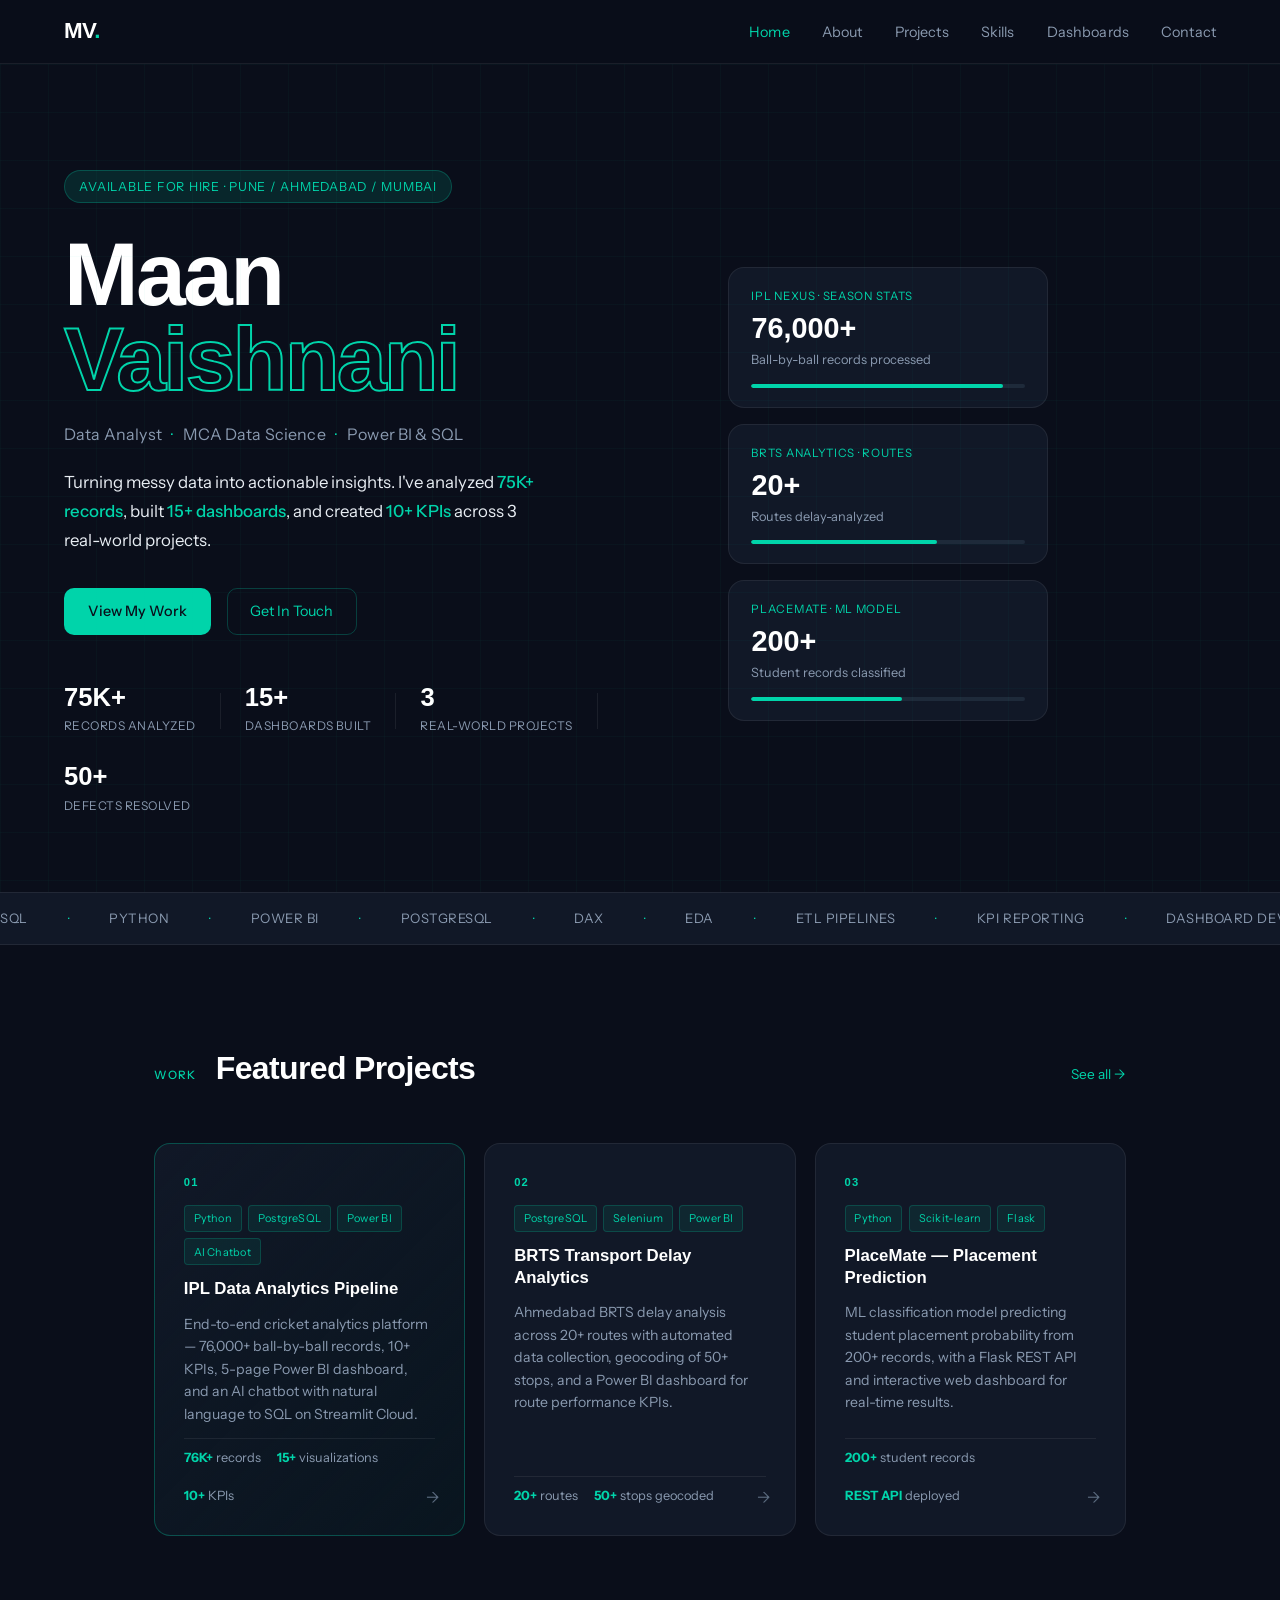
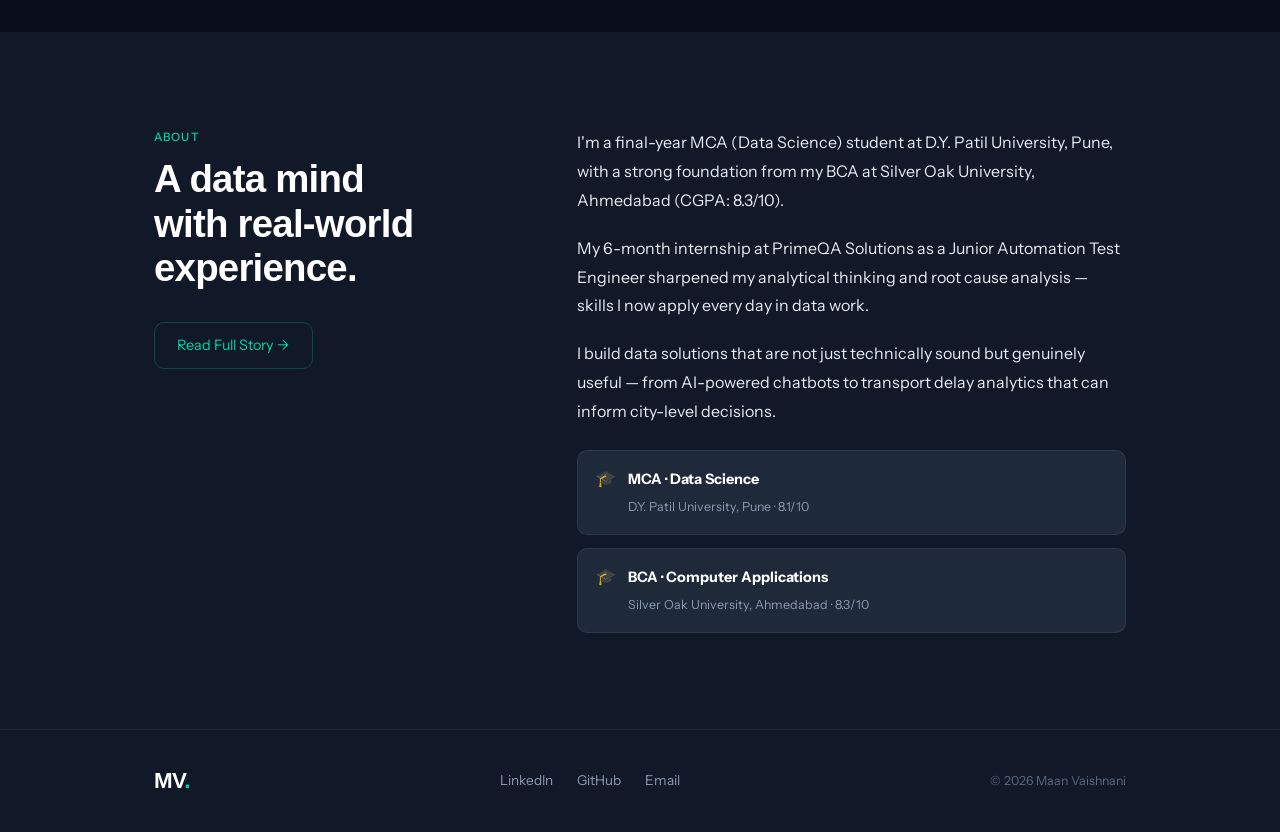
==== index.html @ fb7d132a "Initial commit" ====
<!DOCTYPE html>
<html lang="en">
<head>
<meta charset="UTF-8">
<meta name="viewport" content="width=device-width, initial-scale=1.0">
<title>Maan Vaishnani | Data Analyst</title>
<link rel="preconnect" href="https://fonts.googleapis.com">
<link href="https://fonts.googleapis.com/css2?family=Cabinet+Grotesk:wght@400;500;700;800&family=Instrument+Sans:ital,wght@0,400;0,500;1,400&display=swap" rel="stylesheet">
<link rel="stylesheet" href="style.css">
</head>
<body>

<!-- NAV -->
<nav class="nav">
  <a href="index.html" class="nav-logo">MV<span class="dot">.</span></a>
  <ul class="nav-links">
    <li><a href="index.html" class="active">Home</a></li>
    <li><a href="about.html">About</a></li>
    <li><a href="projects.html">Projects</a></li>
    <li><a href="skills.html">Skills</a></li>
    <li><a href="dashboards.html">Dashboards</a></li>
    <li><a href="contact.html">Contact</a></li>
  </ul>
  <button class="hamburger" onclick="toggleMenu()">&#9776;</button>
</nav>

<!-- HERO -->
<section class="hero">
  <div class="hero-bg-grid"></div>
  <div class="hero-content">
    <div class="hero-tag">Available for Hire · Pune / Ahmedabad / Mumbai</div>
    <h1 class="hero-name">Maan<br><span class="outline-text">Vaishnani</span></h1>
    <p class="hero-role">Data Analyst <span class="sep">·</span> MCA Data Science <span class="sep">·</span> Power BI & SQL</p>
    <p class="hero-desc">Turning messy data into actionable insights. I've analyzed <strong>75K+ records</strong>, built <strong>15+ dashboards</strong>, and created <strong>10+ KPIs</strong> across 3 real-world projects.</p>
    <div class="hero-cta">
      <a href="projects.html" class="btn-primary">View My Work</a>
      <a href="contact.html" class="btn-outline">Get In Touch</a>
    </div>
    <div class="hero-stats">
      <div class="stat"><span class="stat-num">75K+</span><span class="stat-label">Records Analyzed</span></div>
      <div class="stat-div"></div>
      <div class="stat"><span class="stat-num">15+</span><span class="stat-label">Dashboards Built</span></div>
      <div class="stat-div"></div>
      <div class="stat"><span class="stat-num">3</span><span class="stat-label">Real-World Projects</span></div>
      <div class="stat-div"></div>
      <div class="stat"><span class="stat-num">50+</span><span class="stat-label">Defects Resolved</span></div>
    </div>
  </div>
  <div class="hero-visual">
    <div class="data-card card-1">
      <div class="dc-label">IPL NEXUS · Season Stats</div>
      <div class="dc-value">76,000+</div>
      <div class="dc-sub">Ball-by-ball records processed</div>
      <div class="dc-bar"><div class="dc-fill" style="width:92%"></div></div>
    </div>
    <div class="data-card card-2">
      <div class="dc-label">BRTS Analytics · Routes</div>
      <div class="dc-value">20+</div>
      <div class="dc-sub">Routes delay-analyzed</div>
      <div class="dc-bar"><div class="dc-fill" style="width:68%"></div></div>
    </div>
    <div class="data-card card-3">
      <div class="dc-label">PlaceMate · ML Model</div>
      <div class="dc-value">200+</div>
      <div class="dc-sub">Student records classified</div>
      <div class="dc-bar"><div class="dc-fill" style="width:55%"></div></div>
    </div>
  </div>
</section>

<!-- TICKER -->
<div class="ticker-wrap">
  <div class="ticker">
    <span>SQL</span><span class="t-dot">·</span>
    <span>Python</span><span class="t-dot">·</span>
    <span>Power BI</span><span class="t-dot">·</span>
    <span>PostgreSQL</span><span class="t-dot">·</span>
    <span>DAX</span><span class="t-dot">·</span>
    <span>EDA</span><span class="t-dot">·</span>
    <span>ETL Pipelines</span><span class="t-dot">·</span>
    <span>KPI Reporting</span><span class="t-dot">·</span>
    <span>Dashboard Development</span><span class="t-dot">·</span>
    <span>Pandas</span><span class="t-dot">·</span>
    <span>NumPy</span><span class="t-dot">·</span>
    <span>Scikit-learn</span><span class="t-dot">·</span>
    <span>GitHub</span><span class="t-dot">·</span>
    <span>Streamlit</span><span class="t-dot">·</span>
    <span>SQL</span><span class="t-dot">·</span>
    <span>Python</span><span class="t-dot">·</span>
    <span>Power BI</span><span class="t-dot">·</span>
    <span>PostgreSQL</span><span class="t-dot">·</span>
    <span>DAX</span><span class="t-dot">·</span>
    <span>EDA</span><span class="t-dot">·</span>
    <span>ETL Pipelines</span><span class="t-dot">·</span>
    <span>KPI Reporting</span><span class="t-dot">·</span>
  </div>
</div>

<!-- FEATURED PROJECTS PREVIEW -->
<section class="section">
  <div class="container">
    <div class="section-header">
      <span class="section-tag">Work</span>
      <h2>Featured Projects</h2>
      <a href="projects.html" class="see-all">See all →</a>
    </div>
    <div class="projects-grid">
      <a href="projects.html#ipl" class="project-card featured">
        <div class="project-num">01</div>
        <div class="project-tag-list"><span class="ptag">Python</span><span class="ptag">PostgreSQL</span><span class="ptag">Power BI</span><span class="ptag">AI Chatbot</span></div>
        <h3>IPL Data Analytics Pipeline</h3>
        <p>End-to-end cricket analytics platform — 76,000+ ball-by-ball records, 10+ KPIs, 5-page Power BI dashboard, and an AI chatbot with natural language to SQL on Streamlit Cloud.</p>
        <div class="project-metrics">
          <span><strong>76K+</strong> records</span>
          <span><strong>15+</strong> visualizations</span>
          <span><strong>10+</strong> KPIs</span>
        </div>
        <span class="project-arrow">→</span>
      </a>
      <a href="projects.html#brts" class="project-card">
        <div class="project-num">02</div>
        <div class="project-tag-list"><span class="ptag">PostgreSQL</span><span class="ptag">Selenium</span><span class="ptag">Power BI</span></div>
        <h3>BRTS Transport Delay Analytics</h3>
        <p>Ahmedabad BRTS delay analysis across 20+ routes with automated data collection, geocoding of 50+ stops, and a Power BI dashboard for route performance KPIs.</p>
        <div class="project-metrics">
          <span><strong>20+</strong> routes</span>
          <span><strong>50+</strong> stops geocoded</span>
        </div>
        <span class="project-arrow">→</span>
      </a>
      <a href="projects.html#placemate" class="project-card">
        <div class="project-num">03</div>
        <div class="project-tag-list"><span class="ptag">Python</span><span class="ptag">Scikit-learn</span><span class="ptag">Flask</span></div>
        <h3>PlaceMate — Placement Prediction</h3>
        <p>ML classification model predicting student placement probability from 200+ records, with a Flask REST API and interactive web dashboard for real-time results.</p>
        <div class="project-metrics">
          <span><strong>200+</strong> student records</span>
          <span><strong>REST API</strong> deployed</span>
        </div>
        <span class="project-arrow">→</span>
      </a>
    </div>
  </div>
</section>

<!-- QUICK ABOUT -->
<section class="section section-alt">
  <div class="container about-split">
    <div class="about-left">
      <span class="section-tag">About</span>
      <h2>A data mind<br>with real-world<br>experience.</h2>
      <a href="about.html" class="btn-outline" style="margin-top:2rem">Read Full Story →</a>
    </div>
    <div class="about-right">
      <p>I'm a final-year MCA (Data Science) student at D.Y. Patil University, Pune, with a strong foundation from my BCA at Silver Oak University, Ahmedabad (CGPA: 8.3/10).</p>
      <p>My 6-month internship at PrimeQA Solutions as a Junior Automation Test Engineer sharpened my analytical thinking and root cause analysis — skills I now apply every day in data work.</p>
      <p>I build data solutions that are not just technically sound but genuinely useful — from AI-powered chatbots to transport delay analytics that can inform city-level decisions.</p>
      <div class="edu-chips">
        <div class="edu-chip"><span class="edu-icon">🎓</span><div><strong>MCA · Data Science</strong><br><small>D.Y. Patil University, Pune · 8.1/10</small></div></div>
        <div class="edu-chip"><span class="edu-icon">🎓</span><div><strong>BCA · Computer Applications</strong><br><small>Silver Oak University, Ahmedabad · 8.3/10</small></div></div>
      </div>
    </div>
  </div>
</section>

<!-- FOOTER -->
<footer class="footer">
  <div class="container footer-inner">
    <span class="nav-logo">MV<span class="dot">.</span></span>
    <div class="footer-links">
      <a href="https://linkedin.com/in/maan-vaishnani" target="_blank">LinkedIn</a>
      <a href="https://github.com/1079maan" target="_blank">GitHub</a>
      <a href="mailto:maanvaishnani2004@gmail.com">Email</a>
    </div>
    <span class="footer-copy">© 2026 Maan Vaishnani</span>
  </div>
</footer>
---- style.css ----
/* ============================================================
   MAAN VAISHNANI — PORTFOLIO CSS
   Design: Editorial Data Analyst Theme
   Colors: Deep navy + slate + bright teal accent
   Fonts: Syne (display) + DM Sans (body)
   ============================================================ */

*, *::before, *::after { box-sizing: border-box; margin: 0; padding: 0; }

:root {
  --navy: #0a0e1a;
  --navy-mid: #111827;
  --navy-light: #1e2a3a;
  --slate: #2d3a4e;
  --teal: #00d4aa;
  --teal-dim: #00b899;
  --teal-glow: rgba(0, 212, 170, 0.12);
  --white: #ffffff;
  --off-white: #f0f4f8;
  --text-main: #e8edf3;
  --text-muted: #8a9ab0;
  --text-dim: #5a6a7e;
  --border: rgba(255,255,255,0.07);
  --border-teal: rgba(0,212,170,0.25);
  --radius: 10px;
  --radius-lg: 16px;
  --font-display: 'Cabinet Grotesk', sans-serif;
  --font-body: 'Instrument Sans', sans-serif;
}

html {
  scroll-behavior: smooth;
  overflow-x: hidden;
}

body {
  background: var(--navy);
  color: var(--text-main);
  font-family: var(--font-body);
  font-size: 16px;
  line-height: 1.7;
  -webkit-font-smoothing: antialiased;
  overflow-x: hidden;
  width: 100%;
}

a { text-decoration: none; color: inherit; }

/* ============================================================ NAV */
.nav {
  position: sticky;
  top: 0;
  z-index: 100;
  display: flex;
  align-items: center;
  justify-content: space-between;
  padding: 0 5%;
  height: 64px;
  background: rgba(10, 14, 26, 0.95);
  backdrop-filter: blur(12px);
  border-bottom: 1px solid var(--border);
}

.nav-logo {
  font-family: var(--font-display);
  font-size: 1.4rem;
  font-weight: 800;
  letter-spacing: -0.03em;
  color: var(--white);
}

.dot { color: var(--teal); }

.nav-links {
  display: flex;
  list-style: none;
  gap: 2rem;
}

.nav-links a {
  font-family: var(--font-body);
  font-size: 0.9rem;
  font-weight: 400;
  color: var(--text-muted);
  letter-spacing: 0.01em;
  transition: color 0.2s;
}

.nav-links a:hover,
.nav-links a.active {
  color: var(--teal);
}

.hamburger {
  display: none;
  background: none;
  border: none;
  color: var(--text-main);
  font-size: 1.4rem;
  cursor: pointer;
}

/* ============================================================ BUTTONS */
.btn-primary {
  display: inline-block;
  background: var(--teal);
  color: var(--navy);
  font-family: var(--font-body);
  font-size: 0.9rem;
  font-weight: 500;
  padding: 0.7rem 1.5rem;
  border-radius: var(--radius);
  border: none;
  cursor: pointer;
  transition: background 0.2s, transform 0.15s;
}

.btn-primary:hover { background: var(--teal-dim); transform: translateY(-1px); }

.btn-outline {
  display: inline-block;
  background: transparent;
  color: var(--teal);
  font-family: var(--font-body);
  font-size: 0.9rem;
  font-weight: 400;
  padding: 0.65rem 1.4rem;
  border-radius: var(--radius);
  border: 1px solid var(--border-teal);
  cursor: pointer;
  transition: background 0.2s, transform 0.15s;
}

.btn-outline:hover { background: var(--teal-glow); transform: translateY(-1px); }

/* ============================================================ HERO */
.hero {
  position: relative;
  min-height: 92vh;
  display: flex;
  align-items: center;
  gap: 4rem;
  padding: 6rem 5% 4rem;
  overflow: hidden;
}

.hero-bg-grid {
  position: absolute;
  inset: 0;
  background-image:
    linear-gradient(rgba(0,212,170,0.03) 1px, transparent 1px),
    linear-gradient(90deg, rgba(0,212,170,0.03) 1px, transparent 1px);
  background-size: 48px 48px;
  pointer-events: none;
}

.hero-content { flex: 1.2; max-width: 600px; }

.hero-tag {
  display: inline-block;
  font-size: 0.78rem;
  font-weight: 400;
  letter-spacing: 0.06em;
  text-transform: uppercase;
  color: var(--teal);
  background: var(--teal-glow);
  border: 1px solid var(--border-teal);
  padding: 0.3rem 0.9rem;
  border-radius: 100px;
  margin-bottom: 1.8rem;
}

.hero-name {
  font-family: var(--font-display);
  font-size: clamp(3.5rem, 7vw, 6rem);
  font-weight: 800;
  line-height: 0.95;
  letter-spacing: -0.03em;
  color: var(--white);
  margin-bottom: 1.2rem;
}

.outline-text {
  -webkit-text-stroke: 2px var(--teal);
  color: transparent;
}

.hero-role {
  font-size: 1rem;
  color: var(--text-muted);
  margin-bottom: 1.2rem;
  letter-spacing: 0.01em;
}

.sep { color: var(--teal); margin: 0 0.4rem; }

.hero-desc {
  font-size: 1.05rem;
  color: var(--text-main);
  max-width: 480px;
  margin-bottom: 2rem;
  line-height: 1.75;
}

.hero-desc strong { color: var(--teal); font-weight: 500; }

.hero-cta { display: flex; gap: 1rem; flex-wrap: wrap; margin-bottom: 3rem; }

.hero-stats {
  display: flex;
  align-items: center;
  gap: 1.5rem;
  flex-wrap: wrap;
}

.stat { text-align: left; }
.stat-num {
  display: block;
  font-family: var(--font-display);
  font-size: 1.6rem;
  font-weight: 700;
  color: var(--white);
  line-height: 1.1;
}
.stat-label {
  font-size: 0.75rem;
  color: var(--text-muted);
  text-transform: uppercase;
  letter-spacing: 0.04em;
}
.stat-div { width: 1px; height: 36px; background: var(--border); }

/* HERO VISUAL */
.hero-visual {
  flex: 1;
  display: flex;
  flex-direction: column;
  gap: 1rem;
  max-width: 320px;
}

.data-card {
  background: var(--navy-mid);
  border: 1px solid var(--border);
  border-radius: var(--radius-lg);
  padding: 1.2rem 1.4rem;
  transition: border-color 0.3s, transform 0.3s;
  animation: floatCard 4s ease-in-out infinite;
}

.data-card:hover { border-color: var(--border-teal); transform: translateX(4px); }
.card-1 { animation-delay: 0s; }
.card-2 { animation-delay: 1.3s; }
.card-3 { animation-delay: 2.6s; }

@keyframes floatCard {
  0%, 100% { transform: translateY(0); }
  50% { transform: translateY(-6px); }
}

.dc-label { font-size: 0.72rem; text-transform: uppercase; letter-spacing: 0.06em; color: var(--teal); margin-bottom: 0.4rem; }
.dc-value { font-family: var(--font-display); font-size: 1.8rem; font-weight: 700; color: var(--white); line-height: 1.1; }
.dc-sub { font-size: 0.8rem; color: var(--text-muted); margin: 0.25rem 0 0.8rem; }
.dc-bar { height: 4px; background: var(--navy-light); border-radius: 2px; overflow: hidden; }
.dc-fill { height: 100%; background: var(--teal); border-radius: 2px; transition: width 1.5s ease; }

/* ============================================================ TICKER */
.ticker-wrap {
  overflow: hidden;
  border-top: 1px solid var(--border);
  border-bottom: 1px solid var(--border);
  padding: 0.9rem 0;
  background: var(--navy-mid);
}

.ticker {
  display: flex;
  gap: 2.5rem;
  animation: ticker 30s linear infinite;
  white-space: nowrap;
  width: max-content;
}

.ticker span {
  font-size: 0.82rem;
  font-weight: 400;
  letter-spacing: 0.04em;
  color: var(--text-muted);
  text-transform: uppercase;
}

.t-dot { color: var(--teal) !important; }

@keyframes ticker {
  0% { transform: translateX(0); }
  100% { transform: translateX(-50%); }
}

/* ============================================================ SECTIONS */
.section { padding: 6rem 0; }
.section-alt { background: var(--navy-mid); }

.container { max-width: 1100px; margin: 0 auto; padding: 0 5%; }

.section-header {
  display: flex;
  align-items: baseline;
  gap: 1.2rem;
  margin-bottom: 3rem;
  flex-wrap: wrap;
}

.section-header h2 {
  font-family: var(--font-display);
  font-size: 2rem;
  font-weight: 700;
  color: var(--white);
  letter-spacing: -0.02em;
}

.section-tag {
  font-size: 0.72rem;
  font-weight: 500;
  letter-spacing: 0.1em;
  text-transform: uppercase;
  color: var(--teal);
  display: block;
  margin-bottom: 0.6rem;
}

.see-all {
  margin-left: auto;
  font-size: 0.85rem;
  color: var(--teal);
  transition: opacity 0.2s;
}
.see-all:hover { opacity: 0.7; }

/* ============================================================ PROJECTS GRID */
.projects-grid {
  display: grid;
  grid-template-columns: repeat(3, 1fr);
  gap: 1.2rem;
}

.project-card {
  background: var(--navy-mid);
  border: 1px solid var(--border);
  border-radius: var(--radius-lg);
  padding: 1.8rem;
  transition: border-color 0.25s, transform 0.25s;
  display: flex;
  flex-direction: column;
  gap: 0.8rem;
  cursor: pointer;
  position: relative;
}

.project-card:hover { border-color: var(--border-teal); transform: translateY(-4px); }
.project-card.featured { border-color: rgba(0,212,170,0.3); background: linear-gradient(135deg, var(--navy-mid), rgba(0,212,170,0.04)); }

.project-num {
  font-family: var(--font-display);
  font-size: 0.7rem;
  font-weight: 700;
  letter-spacing: 0.1em;
  color: var(--teal);
}

.project-tag-list { display: flex; flex-wrap: wrap; gap: 0.4rem; }
.ptag {
  font-size: 0.68rem;
  background: rgba(0,212,170,0.08);
  color: var(--teal);
  border: 1px solid rgba(0,212,170,0.2);
  padding: 0.2rem 0.55rem;
  border-radius: 4px;
  letter-spacing: 0.02em;
}

.project-card h3 {
  font-family: var(--font-display);
  font-size: 1.05rem;
  font-weight: 600;
  color: var(--white);
  line-height: 1.3;
}

.project-card p {
  font-size: 0.88rem;
  color: var(--text-muted);
  line-height: 1.6;
  flex: 1;
}

.project-metrics {
  display: flex;
  gap: 1rem;
  flex-wrap: wrap;
  padding-top: 0.5rem;
  border-top: 1px solid var(--border);
}

.project-metrics span { font-size: 0.8rem; color: var(--text-muted); }
.project-metrics strong { color: var(--teal); }

.project-arrow {
  position: absolute;
  bottom: 1.5rem;
  right: 1.5rem;
  color: var(--text-dim);
  font-size: 1rem;
  transition: color 0.2s, transform 0.2s;
}

.project-card:hover .project-arrow { color: var(--teal); transform: translateX(3px); }

/* ============================================================ ABOUT SPLIT */
.about-split {
  display: grid;
  grid-template-columns: 1fr 1.6fr;
  gap: 5rem;
  align-items: start;
}

.about-left h2 {
  font-family: var(--font-display);
  font-size: clamp(1.8rem, 3vw, 2.8rem);
  font-weight: 700;
  color: var(--white);
  line-height: 1.15;
  letter-spacing: -0.02em;
}

.about-right p {
  font-size: 1rem;
  color: var(--text-main);
  line-height: 1.8;
  margin-bottom: 1.2rem;
}

.edu-chips { display: flex; flex-direction: column; gap: 0.8rem; margin-top: 1.5rem; }
.edu-chip {
  display: flex;
  align-items: flex-start;
  gap: 0.8rem;
  background: var(--navy-light);
  border: 1px solid var(--border);
  border-radius: var(--radius);
  padding: 0.9rem 1.1rem;
}
.edu-icon { font-size: 1rem; }
.edu-chip strong { font-size: 0.9rem; color: var(--white); }
.edu-chip small { font-size: 0.78rem; color: var(--text-muted); }

/* ============================================================ PAGE HERO */
.page-hero {
  padding: 5rem 5% 3rem;
  border-bottom: 1px solid var(--border);
}

.page-hero h1 {
  font-family: var(--font-display);
  font-size: clamp(2.5rem, 5vw, 4.5rem);
  font-weight: 800;
  color: var(--white);
  letter-spacing: -0.03em;
  line-height: 1.05;
  margin-top: 0.5rem;
}

/* ============================================================ ABOUT PAGE */
.about-page-grid {
  display: grid;
  grid-template-columns: 1.5fr 1fr;
  gap: 4rem;
  align-items: start;
}

.about-bio h2 {
  font-family: var(--font-display);
  font-size: 1.8rem;
  font-weight: 700;
  color: var(--white);
  margin-bottom: 1.2rem;
  letter-spacing: -0.02em;
}

.about-bio p {
  color: var(--text-main);
  line-height: 1.8;
  margin-bottom: 1.1rem;
  font-size: 1rem;
}

.profile-links { display: flex; gap: 0.8rem; flex-wrap: wrap; margin-top: 1.8rem; }

.sidebar-card {
  background: var(--navy-light);
  border: 1px solid var(--border);
  border-radius: var(--radius-lg);
  padding: 1.4rem;
  margin-bottom: 1.2rem;
}

.sidebar-card h3 {
  font-family: var(--font-display);
  font-size: 0.9rem;
  font-weight: 600;
  color: var(--white);
  letter-spacing: 0.02em;
  margin-bottom: 1rem;
  text-transform: uppercase;
  font-size: 0.72rem;
  letter-spacing: 0.1em;
  color: var(--teal);
}

.facts-list { list-style: none; }
.facts-list li {
  display: flex;
  justify-content: space-between;
  align-items: flex-start;
  padding: 0.55rem 0;
  border-bottom: 1px solid var(--border);
  gap: 1rem;
  font-size: 0.85rem;
}
.facts-list li:last-child { border-bottom: none; }
.fact-label { color: var(--text-dim); min-width: 70px; }
.fact-val { color: var(--text-main); text-align: right; }
.available { color: var(--teal) !important; }

.number-grid {
  display: grid;
  grid-template-columns: 1fr 1fr;
  gap: 1rem;
}

.num-item { text-align: center; }
.num-big {
  display: block;
  font-family: var(--font-display);
  font-size: 1.6rem;
  font-weight: 700;
  color: var(--teal);
}
.num-label { font-size: 0.72rem; color: var(--text-muted); text-transform: uppercase; letter-spacing: 0.04em; }

/* ============================================================ TIMELINE */
.timeline { position: relative; padding-left: 2rem; margin-top: 2rem; }
.timeline::before {
  content: '';
  position: absolute;
  left: 0;
  top: 8px;
  bottom: 0;
  width: 1px;
  background: var(--border);
}

.tl-item {
  position: relative;
  padding-bottom: 3rem;
  padding-left: 1.5rem;
}
.tl-item:last-child { padding-bottom: 0; }

.tl-dot {
  position: absolute;
  left: -2.5rem;
  top: 6px;
  width: 10px;
  height: 10px;
  border-radius: 50%;
  background: var(--teal);
  border: 2px solid var(--navy);
  box-shadow: 0 0 0 3px var(--teal-glow);
}

.tl-date {
  font-size: 0.75rem;
  text-transform: uppercase;
  letter-spacing: 0.08em;
  color: var(--teal);
  margin-bottom: 0.5rem;
}

.tl-content h3 {
  font-family: var(--font-display);
  font-size: 1.15rem;
  font-weight: 600;
  color: var(--white);
  margin-bottom: 0.25rem;
}

.tl-place { font-size: 0.85rem; color: var(--text-muted); margin-bottom: 0.8rem; }

.tl-bullets { padding-left: 1.2rem; color: var(--text-main); font-size: 0.9rem; }
.tl-bullets li { margin-bottom: 0.3rem; line-height: 1.6; }

/* ============================================================ PROJECTS DETAIL */
.project-detail { padding: 3.5rem 0; }
.project-divider { height: 1px; background: var(--border); }

.pd-header {
  display: flex;
  align-items: flex-start;
  gap: 1.5rem;
  margin-bottom: 2rem;
  flex-wrap: wrap;
}

.pd-num {
  font-family: var(--font-display);
  font-size: 3.5rem;
  font-weight: 800;
  color: var(--navy-light);
  line-height: 1;
  min-width: 80px;
  -webkit-text-stroke: 1px var(--border);
}

.pd-meta { flex: 1; }
.pd-meta h2 {
  font-family: var(--font-display);
  font-size: 1.6rem;
  font-weight: 700;
  color: var(--white);
  letter-spacing: -0.02em;
  margin-bottom: 0.8rem;
}

.pd-link { align-self: flex-start; white-space: nowrap; }

.pd-body {
  display: grid;
  grid-template-columns: 1.6fr 1fr;
  gap: 3rem;
  padding-left: 5.5rem;
}

.pd-desc p { font-size: 1rem; color: var(--text-main); line-height: 1.8; margin-bottom: 1.2rem; }
.pd-desc h4 {
  font-family: var(--font-display);
  font-size: 0.75rem;
  font-weight: 600;
  text-transform: uppercase;
  letter-spacing: 0.1em;
  color: var(--teal);
  margin-bottom: 0.8rem;
}
.pd-desc ul { padding-left: 1.2rem; }
.pd-desc li { font-size: 0.92rem; color: var(--text-main); line-height: 1.7; margin-bottom: 0.5rem; }
.pd-desc strong { color: var(--white); font-weight: 500; }

.pd-stats {
  display: grid;
  grid-template-columns: 1fr 1fr;
  gap: 1rem;
  align-content: start;
}

.pd-stat {
  background: var(--navy-light);
  border: 1px solid var(--border);
  border-radius: var(--radius);
  padding: 1rem;
  text-align: center;
}

.pds-num {
  display: block;
  font-family: var(--font-display);
  font-size: 1.5rem;
  font-weight: 700;
  color: var(--teal);
  line-height: 1.2;
}

.pds-label { font-size: 0.72rem; color: var(--text-muted); text-transform: uppercase; letter-spacing: 0.04em; }

/* ============================================================ SKILLS PAGE */
.skills-grid {
  display: grid;
  grid-template-columns: repeat(3, 1fr);
  gap: 1.2rem;
  margin-bottom: 4rem;
}

.skill-category {
  background: var(--navy-mid);
  border: 1px solid var(--border);
  border-radius: var(--radius-lg);
  padding: 1.5rem;
  transition: border-color 0.25s;
}
.skill-category:hover { border-color: var(--border-teal); }

.sc-header {
  display: flex;
  align-items: center;
  gap: 0.6rem;
  margin-bottom: 1.2rem;
  padding-bottom: 0.8rem;
  border-bottom: 1px solid var(--border);
}

.sc-icon { color: var(--teal); font-size: 1rem; }

.sc-header h3 {
  font-family: var(--font-display);
  font-size: 0.88rem;
  font-weight: 700;
  color: var(--white);
  text-transform: uppercase;
  letter-spacing: 0.06em;
}

.skill-items { display: flex; flex-wrap: wrap; gap: 0.5rem; }

.skill-pill {
  font-size: 0.8rem;
  background: var(--navy-light);
  color: var(--text-main);
  border: 1px solid var(--border);
  padding: 0.35rem 0.8rem;
  border-radius: 100px;
  transition: border-color 0.2s, color 0.2s, background 0.2s;
  cursor: default;
}

.skill-pill:hover {
  border-color: var(--border-teal);
  color: var(--teal);
  background: var(--teal-glow);
}

.skill-pill.highlight {
  background: var(--teal-glow);
  color: var(--teal);
  border-color: var(--border-teal);
}

.all-skills-section { border-top: 1px solid var(--border); padding-top: 3rem; }
.all-skills-section h3 {
  font-family: var(--font-display);
  font-size: 1rem;
  color: var(--white);
  margin-bottom: 1.2rem;
  text-transform: uppercase;
  letter-spacing: 0.08em;
  font-size: 0.72rem;
  color: var(--teal);
}

.skills-cloud { display: flex; flex-wrap: wrap; gap: 0.6rem; }
.sc-tag {
  font-size: 0.82rem;
  background: var(--navy-mid);
  color: var(--text-muted);
  border: 1px solid var(--border);
  padding: 0.35rem 0.9rem;
  border-radius: 100px;
  transition: border-color 0.2s, color 0.2s;
}
.sc-tag:hover { border-color: var(--border-teal); color: var(--teal); }
.sc-tag.primary {
  background: var(--teal-glow);
  color: var(--teal);
  border-color: var(--border-teal);
}

/* ============================================================ CONTACT */
.contact-layout {
  display: grid;
  grid-template-columns: 1fr 1fr;
  gap: 5rem;
  align-items: start;
}

.contact-intro {
  font-size: 1.05rem;
  color: var(--text-main);
  line-height: 1.8;
  margin-bottom: 2rem;
}

.contact-cards { display: flex; flex-direction: column; gap: 0.8rem; margin-bottom: 2rem; }

.contact-card {
  display: flex;
  align-items: center;
  gap: 1rem;
  background: var(--navy-mid);
  border: 1px solid var(--border);
  border-radius: var(--radius);
  padding: 1rem 1.2rem;
  transition: border-color 0.2s, transform 0.2s;
}
.contact-card:hover { border-color: var(--border-teal); transform: translateX(4px); }

.cc-icon {
  width: 38px;
  height: 38px;
  border-radius: 8px;
  background: var(--teal-glow);
  border: 1px solid var(--border-teal);
  display: flex;
  align-items: center;
  justify-content: center;
  font-size: 1rem;
  color: var(--teal);
  flex-shrink: 0;
  font-weight: 700;
  font-size: 0.85rem;
}

.cc-label { font-size: 0.72rem; text-transform: uppercase; letter-spacing: 0.06em; color: var(--text-muted); margin-bottom: 0.1rem; }
.cc-val { font-size: 0.88rem; color: var(--text-main); }

.location-tag {
  font-size: 0.85rem;
  color: var(--text-muted);
  background: var(--navy-light);
  border: 1px solid var(--border);
  padding: 0.6rem 1rem;
  border-radius: 100px;
  display: inline-block;
}

.contact-form-wrap {
  background: var(--navy-mid);
  border: 1px solid var(--border);
  border-radius: var(--radius-lg);
  padding: 2rem;
}

.contact-form-wrap h3 {
  font-family: var(--font-display);
  font-size: 1.2rem;
  font-weight: 600;
  color: var(--white);
  margin-bottom: 0.5rem;
}

.form-group { margin-bottom: 1.1rem; }
.form-group label { display: block; font-size: 0.8rem; color: var(--text-muted); margin-bottom: 0.4rem; text-transform: uppercase; letter-spacing: 0.05em; }
.form-group input,
.form-group textarea {
  width: 100%;
  background: var(--navy-light);
  border: 1px solid var(--border);
  border-radius: var(--radius);
  color: var(--text-main);
  font-family: var(--font-body);
  font-size: 0.9rem;
  padding: 0.7rem 1rem;
  outline: none;
  transition: border-color 0.2s;
  resize: vertical;
}
.form-group input:focus,
.form-group textarea:focus { border-color: var(--border-teal); }

/* ============================================================ FOOTER */
.footer {
  background: var(--navy-mid);
  border-top: 1px solid var(--border);
  padding: 2rem 0;
}

.footer-inner {
  display: flex;
  align-items: center;
  justify-content: space-between;
  flex-wrap: wrap;
  gap: 1rem;
}

.footer-links { display: flex; gap: 1.5rem; }
.footer-links a { font-size: 0.85rem; color: var(--text-muted); transition: color 0.2s; }
.footer-links a:hover { color: var(--teal); }

.footer-copy { font-size: 0.78rem; color: var(--text-dim); }

/* ============================================================ MOBILE MENU */
.mobile-menu {
  display: none;
  flex-direction: column;
  background: var(--navy-mid);
  border-bottom: 1px solid var(--border);
  padding: 1rem 5%;
}
.mobile-menu.open { display: flex; }
.mobile-menu a {
  padding: 0.8rem 0;
  font-size: 1rem;
  color: var(--text-muted);
  border-bottom: 1px solid var(--border);
}
.mobile-menu a:last-child { border-bottom: none; }
.mobile-menu a:hover { color: var(--teal); }

/* ============================================================
   RESPONSIVE — TABLET (max 1024px)
   ============================================================ */
@media (max-width: 1024px) {
  .hero { gap: 2.5rem; padding: 4rem 5% 3rem; }
  .hero-visual { max-width: 280px; }
  .projects-grid { grid-template-columns: repeat(2, 1fr); }
  .about-split { grid-template-columns: 1fr 1.2fr; gap: 3rem; }
  .pd-body { grid-template-columns: 1fr; padding-left: 4rem; }
  .pd-stats { grid-template-columns: repeat(4, 1fr); }
  .skills-grid { grid-template-columns: repeat(2, 1fr); }
  .db-grid { grid-template-columns: repeat(2, 1fr); }
  .contact-layout { gap: 3rem; }
  .about-page-grid { grid-template-columns: 1.2fr 1fr; gap: 3rem; }
  .nav-links { gap: 1.2rem; }
  .nav-links a { font-size: 0.82rem; }
}

/* ============================================================
   RESPONSIVE — SMALL TABLET / LARGE MOBILE (max 900px)
   ============================================================ */
@media (max-width: 900px) {
  /* NAV */
  .nav-links { display: none; }
  .hamburger { display: block; }

  /* HERO */
  .hero {
    flex-direction: column;
    min-height: auto;
    padding: 3rem 5% 3rem;
    gap: 2.5rem;
    align-items: flex-start;
  }
  .hero-content { max-width: 100%; }
  .hero-visual {
    width: 100%;
    max-width: 100%;
    flex-direction: row;
    overflow-x: auto;
    gap: 1rem;
    padding-bottom: 0.5rem;
  }
  .data-card { min-width: 220px; flex-shrink: 0; }
  .hero-stats { gap: 1rem; }
  .stat-div { display: none; }

  /* SECTIONS */
  .section { padding: 4rem 0; }

  /* PROJECTS */
  .projects-grid { grid-template-columns: 1fr; gap: 1rem; }
  .project-card { padding: 1.4rem; }

  /* ABOUT HOME */
  .about-split { grid-template-columns: 1fr; gap: 2rem; }

  /* ABOUT PAGE */
  .about-page-grid { grid-template-columns: 1fr; gap: 2rem; }

  /* PROJECTS DETAIL */
  .pd-header { flex-wrap: wrap; gap: 1rem; }
  .pd-num { font-size: 2.5rem; min-width: auto; }
  .pd-body { grid-template-columns: 1fr; padding-left: 0; gap: 2rem; }
  .pd-stats { grid-template-columns: repeat(2, 1fr); }
  .pd-link { width: 100%; text-align: center; }

  /* SKILLS */
  .skills-grid { grid-template-columns: repeat(2, 1fr); gap: 1rem; }

  /* DASHBOARDS */
  .db-grid { grid-template-columns: 1fr; gap: 1.5rem; }

  /* CONTACT */
  .contact-layout { grid-template-columns: 1fr; gap: 2.5rem; }

  /* TIMELINE */
  .timeline { padding-left: 1.5rem; }
  .tl-dot { left: -2rem; }
}

/* ============================================================
   RESPONSIVE — MOBILE (max 600px)
   ============================================================ */
@media (max-width: 600px) {
  /* GLOBAL */
  body { font-size: 15px; }
  .container { padding: 0 4%; }

  /* NAV */
  .nav { padding: 0 4%; height: 56px; }
  .nav-logo { font-size: 1.2rem; }

  /* PAGE HERO */
  .page-hero { padding: 3rem 4% 2rem; }
  .page-hero h1 { font-size: clamp(2rem, 8vw, 3rem); }
  .page-hero-sub { font-size: 0.9rem; }

  /* HERO */
  .hero { padding: 2.5rem 4% 2.5rem; gap: 2rem; }
  .hero-tag { font-size: 0.7rem; margin-bottom: 1.2rem; }
  .hero-name { font-size: clamp(2.6rem, 11vw, 3.5rem); margin-bottom: 1rem; }
  .outline-text { -webkit-text-stroke: 1.5px var(--teal); }
  .hero-role { font-size: 0.88rem; }
  .hero-desc { font-size: 0.95rem; margin-bottom: 1.5rem; }
  .hero-cta { gap: 0.75rem; margin-bottom: 2rem; }
  .btn-primary, .btn-outline { font-size: 0.85rem; padding: 0.6rem 1.2rem; }
  .hero-stats { gap: 1.2rem; }
  .stat-num { font-size: 1.3rem; }
  .stat-label { font-size: 0.68rem; }
  .hero-visual { gap: 0.75rem; }
  .data-card { min-width: 190px; padding: 1rem 1.1rem; }
  .dc-value { font-size: 1.5rem; }

  /* TICKER */
  .ticker span { font-size: 0.75rem; }

  /* SECTION HEADER */
  .section { padding: 3rem 0; }
  .section-header { margin-bottom: 2rem; }
  .section-header h2 { font-size: 1.6rem; }

  /* PROJECTS HOME */
  .project-card { padding: 1.2rem; gap: 0.6rem; }
  .project-card h3 { font-size: 0.98rem; }
  .project-card p { font-size: 0.83rem; }
  .project-metrics span { font-size: 0.75rem; }
  .ptag { font-size: 0.62rem; }

  /* ABOUT HOME */
  .about-left h2 { font-size: 1.8rem; }
  .about-right p { font-size: 0.92rem; }
  .edu-chip { padding: 0.7rem 0.9rem; gap: 0.6rem; }
  .edu-chip strong { font-size: 0.85rem; }

  /* ABOUT PAGE */
  .about-bio h2 { font-size: 1.5rem; }
  .about-bio p { font-size: 0.92rem; }
  .profile-links { flex-direction: column; gap: 0.6rem; }
  .profile-links a { text-align: center; }
  .sidebar-card { padding: 1.1rem; }
  .facts-list li { flex-direction: column; gap: 0.2rem; }
  .fact-val { text-align: left; }
  .number-grid { grid-template-columns: 1fr 1fr; gap: 0.8rem; }
  .num-big { font-size: 1.3rem; }

  /* TIMELINE */
  .tl-item { padding-left: 1rem; padding-bottom: 2rem; }
  .tl-content h3 { font-size: 1rem; }
  .tl-bullets { font-size: 0.85rem; }

  /* PROJECTS DETAIL */
  .pd-header { flex-direction: column; gap: 0.8rem; }
  .pd-num { font-size: 2rem; }
  .pd-meta h2 { font-size: 1.3rem; }
  .pd-desc p { font-size: 0.9rem; }
  .pd-desc li { font-size: 0.87rem; }
  .pd-stats { grid-template-columns: repeat(2, 1fr); gap: 0.8rem; }
  .pds-num { font-size: 1.2rem; }

  /* SKILLS */
  .skills-grid { grid-template-columns: 1fr; gap: 0.9rem; }
  .skill-category { padding: 1.1rem; }
  .skill-pill { font-size: 0.75rem; padding: 0.28rem 0.65rem; }

  /* DASHBOARDS */
  .db-preview-wrap { height: 200px; }
  .db-info { padding: 1.1rem 1.2rem; }
  .db-info h3 { font-size: 0.95rem; }
  .db-info p { font-size: 0.82rem; }

  /* CONTACT */
  .contact-intro { font-size: 0.95rem; }
  .contact-card { padding: 0.85rem 1rem; }
  .cc-val { font-size: 0.8rem; word-break: break-all; }
  .contact-form-wrap { padding: 1.3rem; }
  .contact-form-wrap h3 { font-size: 1.05rem; }

  /* FOOTER */
  .footer-inner { flex-direction: column; align-items: flex-start; gap: 0.8rem; }
  .footer-links { gap: 1rem; }
  .footer-links a { font-size: 0.8rem; }
}

/* ============================================================ PAGE HERO SUBTITLE */
.page-hero-sub {
  font-size: 1rem;
  color: var(--text-muted);
  max-width: 520px;
  margin-top: 1rem;
  line-height: 1.7;
}

/* ============================================================ DASHBOARDS */
.db-grid {
  display: grid;
  grid-template-columns: repeat(2, 1fr);
  gap: 2rem;
}

.db-card {
  background: var(--navy-mid);
  border: 1px solid var(--border);
  border-radius: var(--radius-lg);
  overflow: hidden;
  transition: border-color 0.25s, transform 0.25s;
}

.db-card:hover { border-color: var(--border-teal); transform: translateY(-4px); }

.db-preview-wrap {
  position: relative;
  width: 100%;
  height: 260px;
  background: var(--navy-light);
  overflow: hidden;
}

.db-iframe {
  width: 100%;
  height: 100%;
  border: none;
  pointer-events: none;
  transform: scale(1);
  transform-origin: top left;
}

.db-overlay {
  position: absolute;
  inset: 0;
  background: rgba(10, 14, 26, 0.55);
  display: flex;
  align-items: center;
  justify-content: center;
  cursor: pointer;
  opacity: 0;
  transition: opacity 0.25s;
}

.db-card:hover .db-overlay { opacity: 1; }

.db-open-btn {
  background: var(--teal);
  color: var(--navy);
  font-family: var(--font-display);
  font-size: 0.85rem;
  font-weight: 700;
  padding: 0.6rem 1.4rem;
  border-radius: var(--radius);
  letter-spacing: 0.02em;
}

.db-info { padding: 1.4rem 1.5rem; }

.db-badge {
  font-size: 0.68rem;
  font-weight: 700;
  letter-spacing: 0.1em;
  text-transform: uppercase;
  color: var(--teal);
  background: var(--teal-glow);
  border: 1px solid var(--border-teal);
  padding: 0.2rem 0.7rem;
  border-radius: 100px;
  display: inline-block;
  margin-bottom: 0.8rem;
}

.db-info h3 {
  font-family: var(--font-display);
  font-size: 1.05rem;
  font-weight: 700;
  color: var(--white);
  margin-bottom: 0.6rem;
  line-height: 1.3;
}

.db-info p {
  font-size: 0.88rem;
  color: var(--text-muted);
  line-height: 1.6;
  margin-bottom: 1rem;
}

.db-tags { display: flex; flex-wrap: wrap; gap: 0.4rem; margin-bottom: 1rem; }

.db-btn { font-size: 0.82rem; padding: 0.5rem 1.1rem; }

@media (max-width: 900px) {
  .db-grid { grid-template-columns: 1fr; }
}

/* ============================================================ ANIMATIONS */
.fade-in { opacity: 0; transform: translateY(20px); transition: opacity 0.6s ease, transform 0.6s ease; }
.fade-in.visible { opacity: 1; transform: translateY(0); }
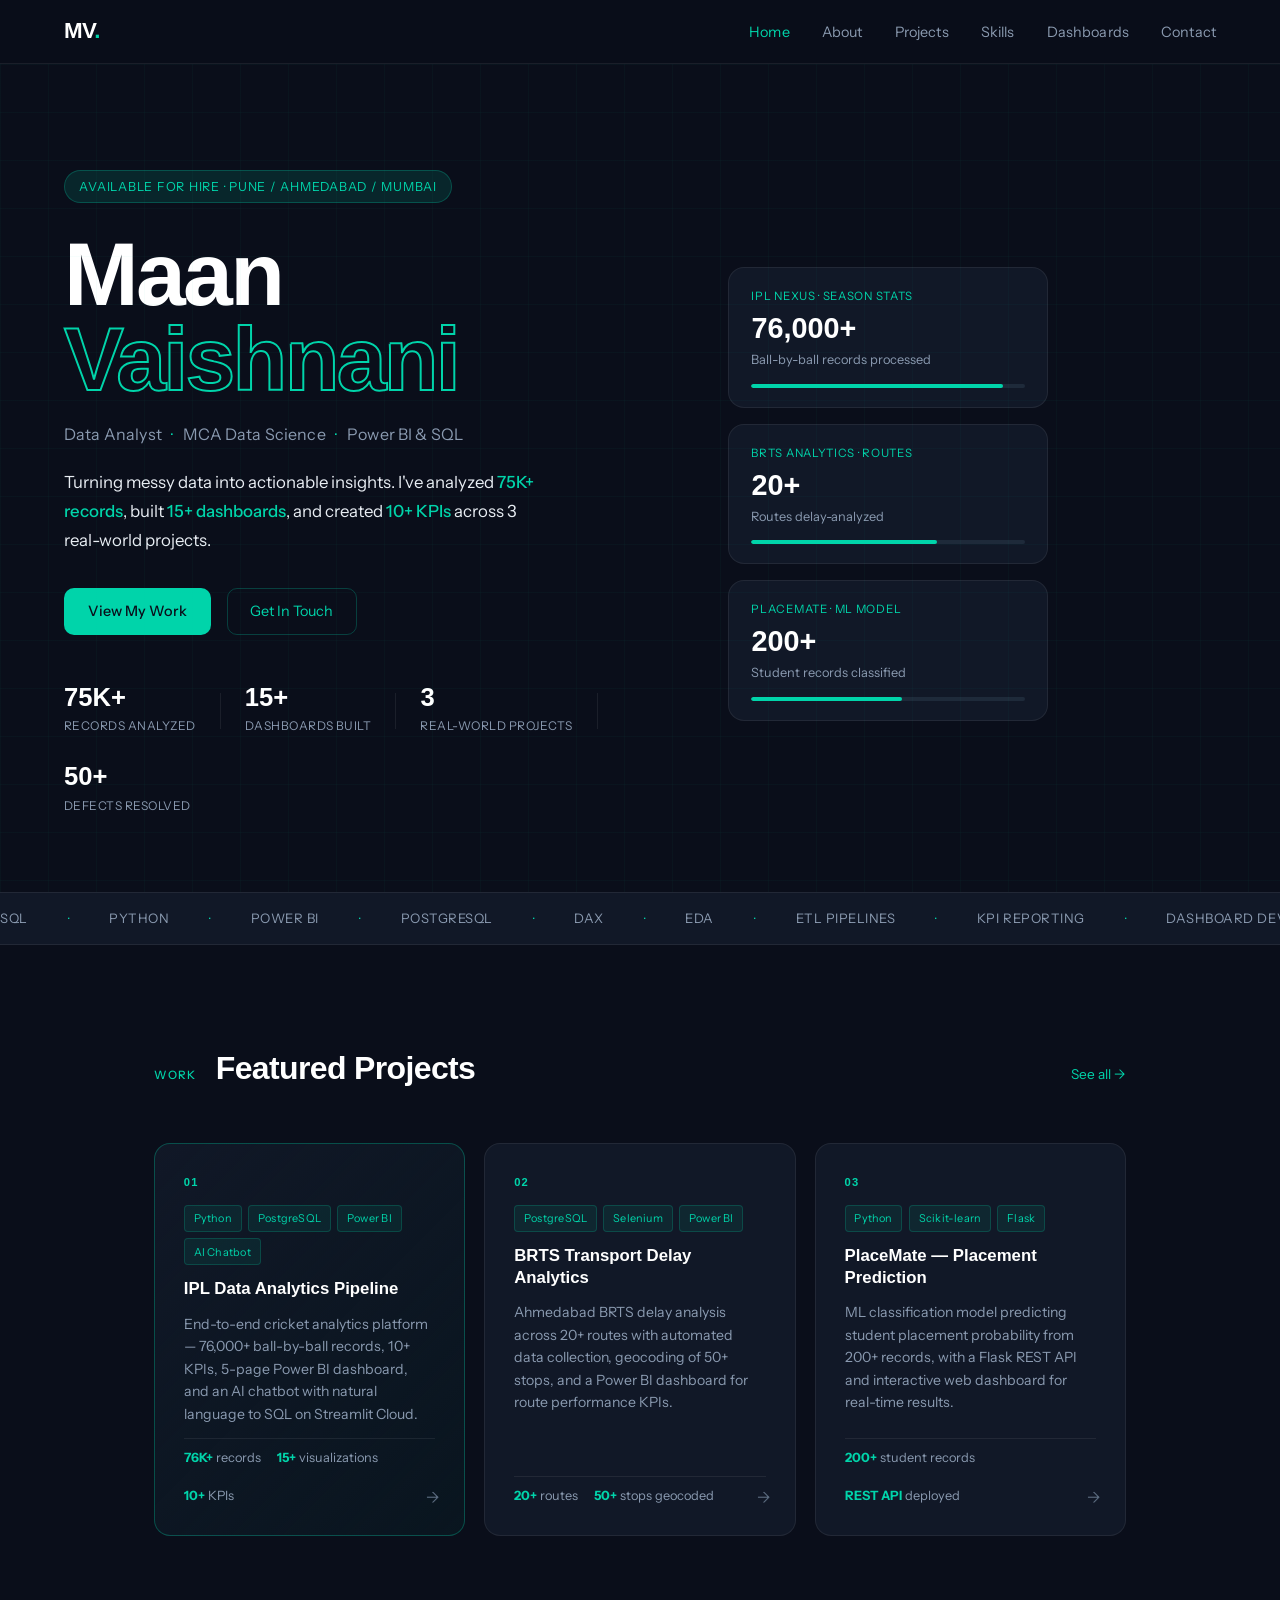
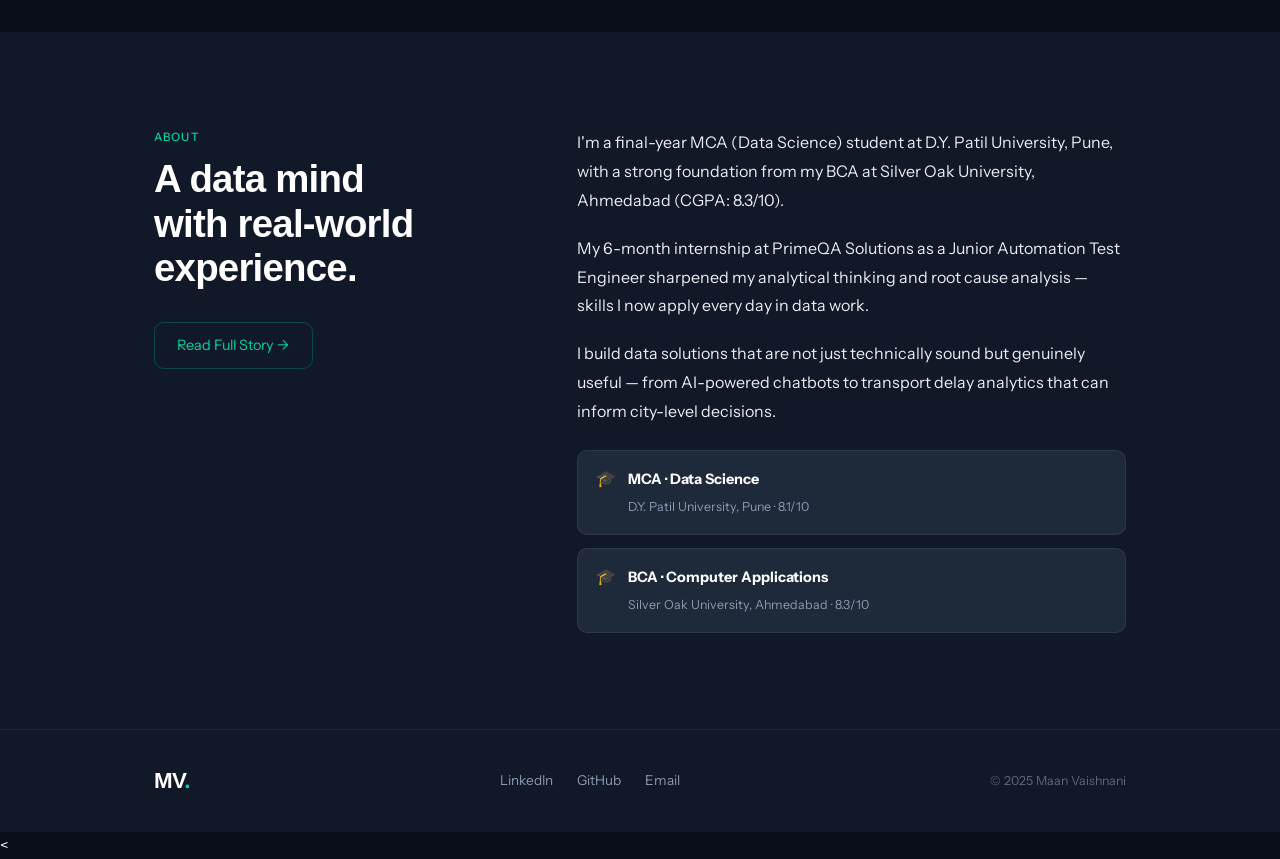
==== commit 2b6423f8: "update the all file" ====
--- a/index.html
+++ b/index.html
@@ -1,3 +1,181 @@
+<!-- <!DOCTYPE html>
+<html lang="en">
+<head>
+<meta charset="UTF-8">
+<meta name="viewport" content="width=device-width, initial-scale=1.0">
+<title>Maan Vaishnani | Data Analyst</title>
+<link rel="preconnect" href="https://fonts.googleapis.com">
+<link href="https://fonts.googleapis.com/css2?family=Cabinet+Grotesk:wght@400;500;700;800&family=Instrument+Sans:ital,wght@0,400;0,500;1,400&display=swap" rel="stylesheet">
+<link rel="stylesheet" href="style.css">
+</head>
+<body> -->
+
+<!-- NAV -->
+<!-- <nav class="nav">
+  <a href="index.html" class="nav-logo">MV<span class="dot">.</span></a>
+  <ul class="nav-links">
+    <li><a href="index.html" class="active">Home</a></li>
+    <li><a href="about.html">About</a></li>
+    <li><a href="projects.html">Projects</a></li>
+    <li><a href="skills.html">Skills</a></li>
+    <li><a href="dashboards.html">Dashboards</a></li>
+    <li><a href="contact.html">Contact</a></li>
+  </ul>
+  <button class="hamburger" onclick="toggleMenu()">&#9776;</button>
+</nav> -->
+
+<!-- HERO -->
+<!-- <section class="hero">
+  <div class="hero-bg-grid"></div>
+  <div class="hero-content">
+    <div class="hero-tag">Available for Hire · Pune / Ahmedabad / Mumbai</div>
+    <h1 class="hero-name">Maan<br><span class="outline-text">Vaishnani</span></h1>
+    <p class="hero-role">Data Analyst <span class="sep">·</span> MCA Data Science <span class="sep">·</span> Power BI & SQL</p>
+    <p class="hero-desc">Turning messy data into actionable insights. I've analyzed <strong>75K+ records</strong>, built <strong>15+ dashboards</strong>, and created <strong>10+ KPIs</strong> across 3 real-world projects.</p>
+    <div class="hero-cta">
+      <a href="projects.html" class="btn-primary">View My Work</a>
+      <a href="contact.html" class="btn-outline">Get In Touch</a>
+    </div>
+    <div class="hero-stats">
+      <div class="stat"><span class="stat-num">75K+</span><span class="stat-label">Records Analyzed</span></div>
+      <div class="stat-div"></div>
+      <div class="stat"><span class="stat-num">15+</span><span class="stat-label">Dashboards Built</span></div>
+      <div class="stat-div"></div>
+      <div class="stat"><span class="stat-num">3</span><span class="stat-label">Real-World Projects</span></div>
+      <div class="stat-div"></div>
+      <div class="stat"><span class="stat-num">50+</span><span class="stat-label">Defects Resolved</span></div>
+    </div>
+  </div>
+  <div class="hero-visual">
+    <div class="data-card card-1">
+      <div class="dc-label">IPL NEXUS · Season Stats</div>
+      <div class="dc-value">76,000+</div>
+      <div class="dc-sub">Ball-by-ball records processed</div>
+      <div class="dc-bar"><div class="dc-fill" style="width:92%"></div></div>
+    </div>
+    <div class="data-card card-2">
+      <div class="dc-label">BRTS Analytics · Routes</div>
+      <div class="dc-value">20+</div>
+      <div class="dc-sub">Routes delay-analyzed</div>
+      <div class="dc-bar"><div class="dc-fill" style="width:68%"></div></div>
+    </div>
+    <div class="data-card card-3">
+      <div class="dc-label">PlaceMate · ML Model</div>
+      <div class="dc-value">200+</div>
+      <div class="dc-sub">Student records classified</div>
+      <div class="dc-bar"><div class="dc-fill" style="width:55%"></div></div>
+    </div>
+  </div>
+</section> -->
+
+<!-- TICKER -->
+<!-- <div class="ticker-wrap">
+  <div class="ticker">
+    <span>SQL</span><span class="t-dot">·</span>
+    <span>Python</span><span class="t-dot">·</span>
+    <span>Power BI</span><span class="t-dot">·</span>
+    <span>PostgreSQL</span><span class="t-dot">·</span>
+    <span>DAX</span><span class="t-dot">·</span>
+    <span>EDA</span><span class="t-dot">·</span>
+    <span>ETL Pipelines</span><span class="t-dot">·</span>
+    <span>KPI Reporting</span><span class="t-dot">·</span>
+    <span>Dashboard Development</span><span class="t-dot">·</span>
+    <span>Pandas</span><span class="t-dot">·</span>
+    <span>NumPy</span><span class="t-dot">·</span>
+    <span>Scikit-learn</span><span class="t-dot">·</span>
+    <span>GitHub</span><span class="t-dot">·</span>
+    <span>Streamlit</span><span class="t-dot">·</span>
+    <span>SQL</span><span class="t-dot">·</span>
+    <span>Python</span><span class="t-dot">·</span>
+    <span>Power BI</span><span class="t-dot">·</span>
+    <span>PostgreSQL</span><span class="t-dot">·</span>
+    <span>DAX</span><span class="t-dot">·</span>
+    <span>EDA</span><span class="t-dot">·</span>
+    <span>ETL Pipelines</span><span class="t-dot">·</span>
+    <span>KPI Reporting</span><span class="t-dot">·</span>
+  </div>
+</div> -->
+
+<!-- FEATURED PROJECTS PREVIEW -->
+<!-- <section class="section">
+  <div class="container">
+    <div class="section-header">
+      <span class="section-tag">Work</span>
+      <h2>Featured Projects</h2>
+      <a href="projects.html" class="see-all">See all →</a>
+    </div>
+    <div class="projects-grid">
+      <a href="projects.html#ipl" class="project-card featured">
+        <div class="project-num">01</div>
+        <div class="project-tag-list"><span class="ptag">Python</span><span class="ptag">PostgreSQL</span><span class="ptag">Power BI</span><span class="ptag">AI Chatbot</span></div>
+        <h3>IPL Data Analytics Pipeline</h3>
+        <p>End-to-end cricket analytics platform — 76,000+ ball-by-ball records, 10+ KPIs, 5-page Power BI dashboard, and an AI chatbot with natural language to SQL on Streamlit Cloud.</p>
+        <div class="project-metrics">
+          <span><strong>76K+</strong> records</span>
+          <span><strong>15+</strong> visualizations</span>
+          <span><strong>10+</strong> KPIs</span>
+        </div>
+        <span class="project-arrow">→</span>
+      </a>
+      <a href="projects.html#brts" class="project-card">
+        <div class="project-num">02</div>
+        <div class="project-tag-list"><span class="ptag">PostgreSQL</span><span class="ptag">Selenium</span><span class="ptag">Power BI</span></div>
+        <h3>BRTS Transport Delay Analytics</h3>
+        <p>Ahmedabad BRTS delay analysis across 20+ routes with automated data collection, geocoding of 50+ stops, and a Power BI dashboard for route performance KPIs.</p>
+        <div class="project-metrics">
+          <span><strong>20+</strong> routes</span>
+          <span><strong>50+</strong> stops geocoded</span>
+        </div>
+        <span class="project-arrow">→</span>
+      </a>
+      <a href="projects.html#placemate" class="project-card">
+        <div class="project-num">03</div>
+        <div class="project-tag-list"><span class="ptag">Python</span><span class="ptag">Scikit-learn</span><span class="ptag">Flask</span></div>
+        <h3>PlaceMate — Placement Prediction</h3>
+        <p>ML classification model predicting student placement probability from 200+ records, with a Flask REST API and interactive web dashboard for real-time results.</p>
+        <div class="project-metrics">
+          <span><strong>200+</strong> student records</span>
+          <span><strong>REST API</strong> deployed</span>
+        </div>
+        <span class="project-arrow">→</span>
+      </a>
+    </div>
+  </div>
+</section> -->
+
+<!-- QUICK ABOUT -->
+<!-- <section class="section section-alt">
+  <div class="container about-split">
+    <div class="about-left">
+      <span class="section-tag">About</span>
+      <h2>A data mind<br>with real-world<br>experience.</h2>
+      <a href="about.html" class="btn-outline" style="margin-top:2rem">Read Full Story →</a>
+    </div>
+    <div class="about-right">
+      <p>I'm a final-year MCA (Data Science) student at D.Y. Patil University, Pune, with a strong foundation from my BCA at Silver Oak University, Ahmedabad (CGPA: 8.3/10).</p>
+      <p>My 6-month internship at PrimeQA Solutions as a Junior Automation Test Engineer sharpened my analytical thinking and root cause analysis — skills I now apply every day in data work.</p>
+      <p>I build data solutions that are not just technically sound but genuinely useful — from AI-powered chatbots to transport delay analytics that can inform city-level decisions.</p>
+      <div class="edu-chips">
+        <div class="edu-chip"><span class="edu-icon">🎓</span><div><strong>MCA · Data Science</strong><br><small>D.Y. Patil University, Pune · 8.1/10</small></div></div>
+        <div class="edu-chip"><span class="edu-icon">🎓</span><div><strong>BCA · Computer Applications</strong><br><small>Silver Oak University, Ahmedabad · 8.3/10</small></div></div>
+      </div>
+    </div>
+  </div>
+</section> -->
+
+<!-- FOOTER -->
+<!-- <footer class="footer">
+  <div class="container footer-inner">
+    <span class="nav-logo">MV<span class="dot">.</span></span>
+    <div class="footer-links">
+      <a href="https://linkedin.com/in/maan-vaishnani" target="_blank">LinkedIn</a>
+      <a href="https://github.com/1079maan" target="_blank">GitHub</a>
+      <a href="mailto:maanvaishnani2004@gmail.com">Email</a>
+    </div>
+    <span class="footer-copy">© 2026 Maan Vaishnani</span>
+  </div>
+</footer> -->
+
 <!DOCTYPE html>
 <html lang="en">
 <head>
@@ -23,6 +201,14 @@
   </ul>
   <button class="hamburger" onclick="toggleMenu()">&#9776;</button>
 </nav>
+<div id="mobile-menu" style="display:none; flex-direction:column; background:#111827; border-bottom:1px solid rgba(255,255,255,0.07); padding:0.5rem 4%;">
+  <a href="index.html" style="padding:0.85rem 0; font-size:1rem; color:#8a9ab0; border-bottom:1px solid rgba(255,255,255,0.07); text-decoration:none; display:block;">Home</a>
+  <a href="about.html" style="padding:0.85rem 0; font-size:1rem; color:#8a9ab0; border-bottom:1px solid rgba(255,255,255,0.07); text-decoration:none; display:block;">About</a>
+  <a href="projects.html" style="padding:0.85rem 0; font-size:1rem; color:#8a9ab0; border-bottom:1px solid rgba(255,255,255,0.07); text-decoration:none; display:block;">Projects</a>
+  <a href="skills.html" style="padding:0.85rem 0; font-size:1rem; color:#8a9ab0; border-bottom:1px solid rgba(255,255,255,0.07); text-decoration:none; display:block;">Skills</a>
+  <a href="dashboards.html" style="padding:0.85rem 0; font-size:1rem; color:#8a9ab0; border-bottom:1px solid rgba(255,255,255,0.07); text-decoration:none; display:block;">Dashboards</a>
+  <a href="contact.html" style="padding:0.85rem 0; font-size:1rem; color:#00d4aa; text-decoration:none; display:block;">Contact</a>
+</div>
 
 <!-- HERO -->
 <section class="hero">
@@ -170,9 +356,10 @@
     <div class="footer-links">
       <a href="https://linkedin.com/in/maan-vaishnani" target="_blank">LinkedIn</a>
       <a href="https://github.com/1079maan" target="_blank">GitHub</a>
-      <a href="mailto:maanvaishnani2004@gmail.com">Email</a>
-    </div>
-    <span class="footer-copy">© 2026 Maan Vaishnani</span>
+      <a href="/cdn-cgi/l/email-protection#690808071f08001a01070807005b59595d290e04080005470a0604">Email</a>
+    </div>
+    <span class="footer-copy">© 2025 Maan Vaishnani</span>
   </div>
 </footer>
 
+<
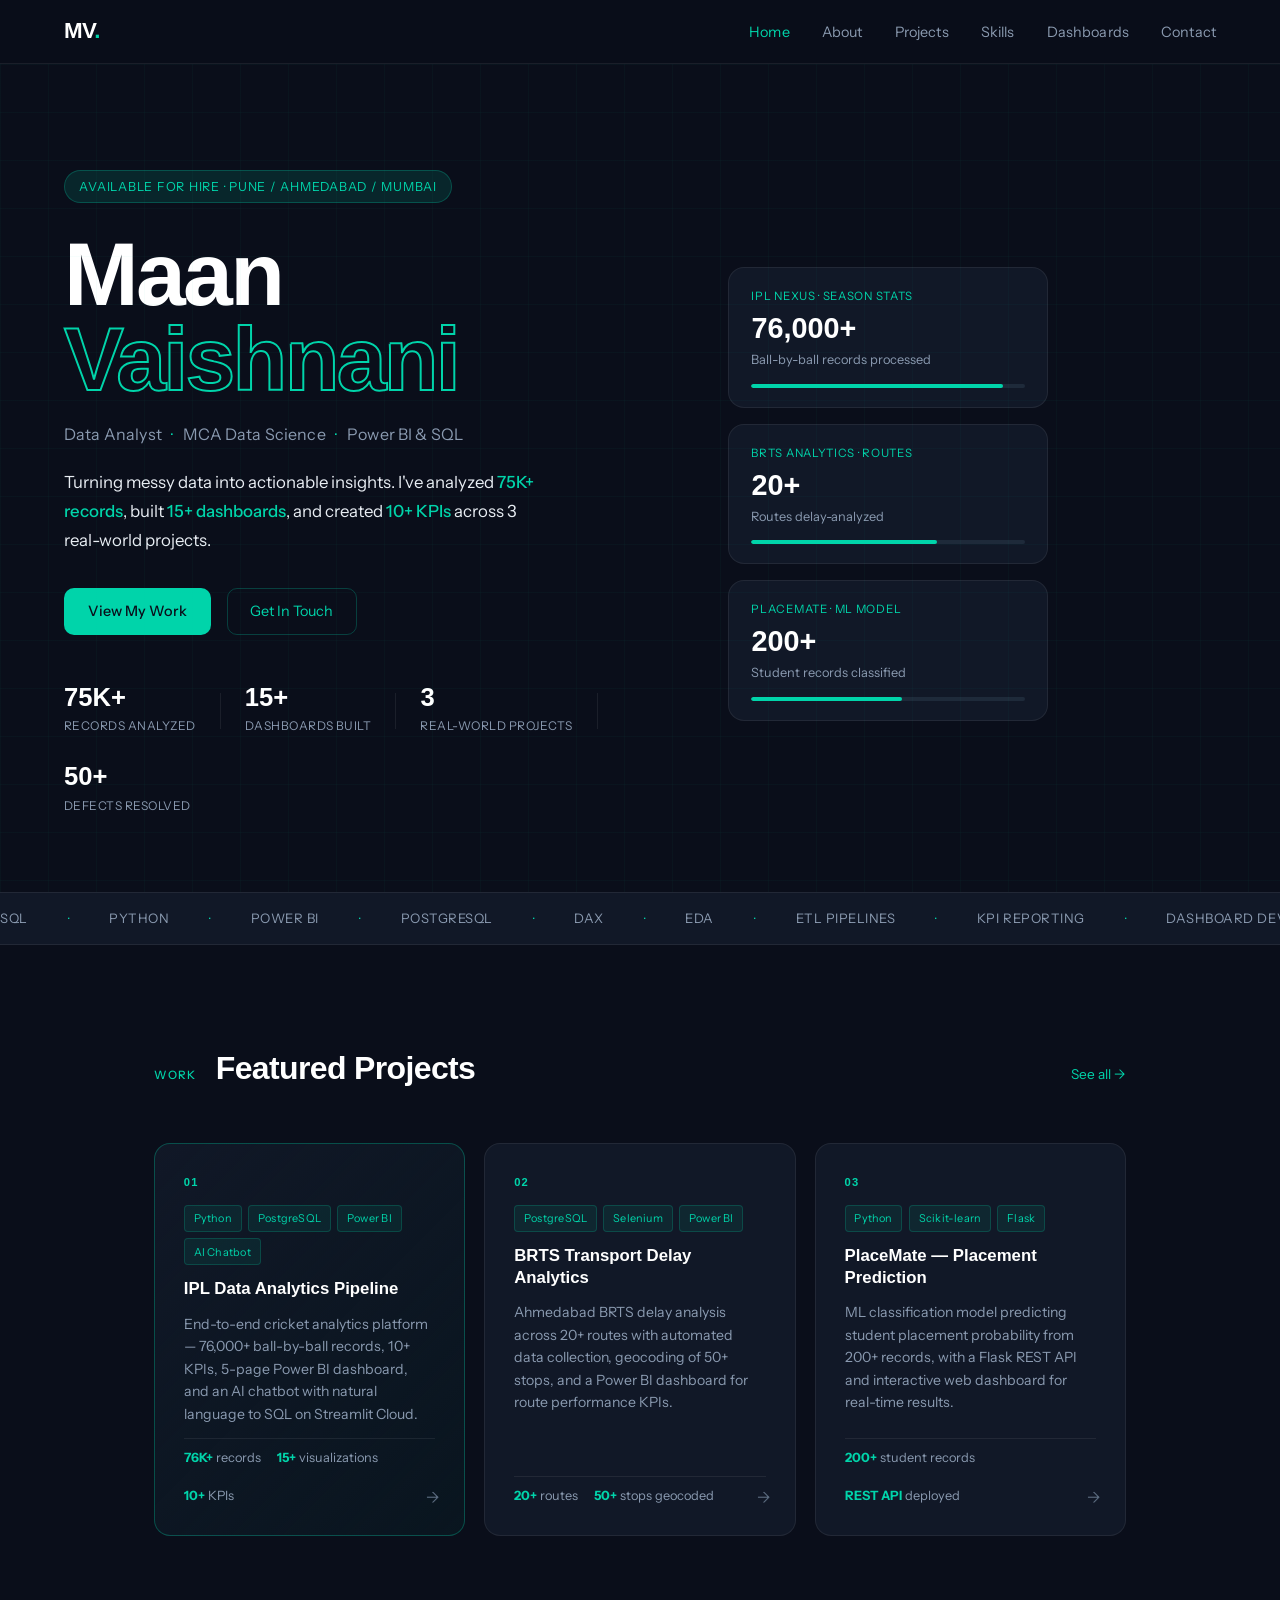
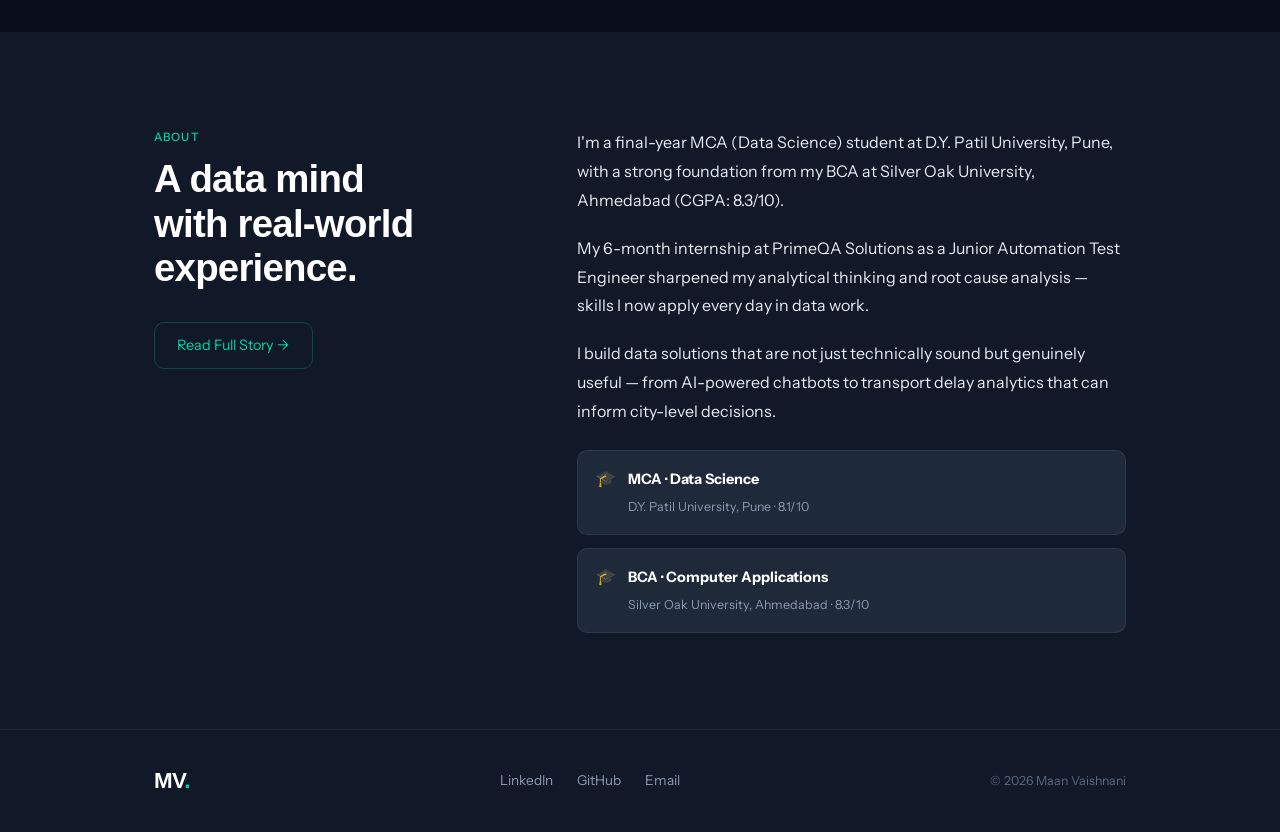
==== commit cd9c51a8: "update the all file" ====
--- a/index.html
+++ b/index.html
@@ -1,181 +1,3 @@
-<!-- <!DOCTYPE html>
-<html lang="en">
-<head>
-<meta charset="UTF-8">
-<meta name="viewport" content="width=device-width, initial-scale=1.0">
-<title>Maan Vaishnani | Data Analyst</title>
-<link rel="preconnect" href="https://fonts.googleapis.com">
-<link href="https://fonts.googleapis.com/css2?family=Cabinet+Grotesk:wght@400;500;700;800&family=Instrument+Sans:ital,wght@0,400;0,500;1,400&display=swap" rel="stylesheet">
-<link rel="stylesheet" href="style.css">
-</head>
-<body> -->
-
-<!-- NAV -->
-<!-- <nav class="nav">
-  <a href="index.html" class="nav-logo">MV<span class="dot">.</span></a>
-  <ul class="nav-links">
-    <li><a href="index.html" class="active">Home</a></li>
-    <li><a href="about.html">About</a></li>
-    <li><a href="projects.html">Projects</a></li>
-    <li><a href="skills.html">Skills</a></li>
-    <li><a href="dashboards.html">Dashboards</a></li>
-    <li><a href="contact.html">Contact</a></li>
-  </ul>
-  <button class="hamburger" onclick="toggleMenu()">&#9776;</button>
-</nav> -->
-
-<!-- HERO -->
-<!-- <section class="hero">
-  <div class="hero-bg-grid"></div>
-  <div class="hero-content">
-    <div class="hero-tag">Available for Hire · Pune / Ahmedabad / Mumbai</div>
-    <h1 class="hero-name">Maan<br><span class="outline-text">Vaishnani</span></h1>
-    <p class="hero-role">Data Analyst <span class="sep">·</span> MCA Data Science <span class="sep">·</span> Power BI & SQL</p>
-    <p class="hero-desc">Turning messy data into actionable insights. I've analyzed <strong>75K+ records</strong>, built <strong>15+ dashboards</strong>, and created <strong>10+ KPIs</strong> across 3 real-world projects.</p>
-    <div class="hero-cta">
-      <a href="projects.html" class="btn-primary">View My Work</a>
-      <a href="contact.html" class="btn-outline">Get In Touch</a>
-    </div>
-    <div class="hero-stats">
-      <div class="stat"><span class="stat-num">75K+</span><span class="stat-label">Records Analyzed</span></div>
-      <div class="stat-div"></div>
-      <div class="stat"><span class="stat-num">15+</span><span class="stat-label">Dashboards Built</span></div>
-      <div class="stat-div"></div>
-      <div class="stat"><span class="stat-num">3</span><span class="stat-label">Real-World Projects</span></div>
-      <div class="stat-div"></div>
-      <div class="stat"><span class="stat-num">50+</span><span class="stat-label">Defects Resolved</span></div>
-    </div>
-  </div>
-  <div class="hero-visual">
-    <div class="data-card card-1">
-      <div class="dc-label">IPL NEXUS · Season Stats</div>
-      <div class="dc-value">76,000+</div>
-      <div class="dc-sub">Ball-by-ball records processed</div>
-      <div class="dc-bar"><div class="dc-fill" style="width:92%"></div></div>
-    </div>
-    <div class="data-card card-2">
-      <div class="dc-label">BRTS Analytics · Routes</div>
-      <div class="dc-value">20+</div>
-      <div class="dc-sub">Routes delay-analyzed</div>
-      <div class="dc-bar"><div class="dc-fill" style="width:68%"></div></div>
-    </div>
-    <div class="data-card card-3">
-      <div class="dc-label">PlaceMate · ML Model</div>
-      <div class="dc-value">200+</div>
-      <div class="dc-sub">Student records classified</div>
-      <div class="dc-bar"><div class="dc-fill" style="width:55%"></div></div>
-    </div>
-  </div>
-</section> -->
-
-<!-- TICKER -->
-<!-- <div class="ticker-wrap">
-  <div class="ticker">
-    <span>SQL</span><span class="t-dot">·</span>
-    <span>Python</span><span class="t-dot">·</span>
-    <span>Power BI</span><span class="t-dot">·</span>
-    <span>PostgreSQL</span><span class="t-dot">·</span>
-    <span>DAX</span><span class="t-dot">·</span>
-    <span>EDA</span><span class="t-dot">·</span>
-    <span>ETL Pipelines</span><span class="t-dot">·</span>
-    <span>KPI Reporting</span><span class="t-dot">·</span>
-    <span>Dashboard Development</span><span class="t-dot">·</span>
-    <span>Pandas</span><span class="t-dot">·</span>
-    <span>NumPy</span><span class="t-dot">·</span>
-    <span>Scikit-learn</span><span class="t-dot">·</span>
-    <span>GitHub</span><span class="t-dot">·</span>
-    <span>Streamlit</span><span class="t-dot">·</span>
-    <span>SQL</span><span class="t-dot">·</span>
-    <span>Python</span><span class="t-dot">·</span>
-    <span>Power BI</span><span class="t-dot">·</span>
-    <span>PostgreSQL</span><span class="t-dot">·</span>
-    <span>DAX</span><span class="t-dot">·</span>
-    <span>EDA</span><span class="t-dot">·</span>
-    <span>ETL Pipelines</span><span class="t-dot">·</span>
-    <span>KPI Reporting</span><span class="t-dot">·</span>
-  </div>
-</div> -->
-
-<!-- FEATURED PROJECTS PREVIEW -->
-<!-- <section class="section">
-  <div class="container">
-    <div class="section-header">
-      <span class="section-tag">Work</span>
-      <h2>Featured Projects</h2>
-      <a href="projects.html" class="see-all">See all →</a>
-    </div>
-    <div class="projects-grid">
-      <a href="projects.html#ipl" class="project-card featured">
-        <div class="project-num">01</div>
-        <div class="project-tag-list"><span class="ptag">Python</span><span class="ptag">PostgreSQL</span><span class="ptag">Power BI</span><span class="ptag">AI Chatbot</span></div>
-        <h3>IPL Data Analytics Pipeline</h3>
-        <p>End-to-end cricket analytics platform — 76,000+ ball-by-ball records, 10+ KPIs, 5-page Power BI dashboard, and an AI chatbot with natural language to SQL on Streamlit Cloud.</p>
-        <div class="project-metrics">
-          <span><strong>76K+</strong> records</span>
-          <span><strong>15+</strong> visualizations</span>
-          <span><strong>10+</strong> KPIs</span>
-        </div>
-        <span class="project-arrow">→</span>
-      </a>
-      <a href="projects.html#brts" class="project-card">
-        <div class="project-num">02</div>
-        <div class="project-tag-list"><span class="ptag">PostgreSQL</span><span class="ptag">Selenium</span><span class="ptag">Power BI</span></div>
-        <h3>BRTS Transport Delay Analytics</h3>
-        <p>Ahmedabad BRTS delay analysis across 20+ routes with automated data collection, geocoding of 50+ stops, and a Power BI dashboard for route performance KPIs.</p>
-        <div class="project-metrics">
-          <span><strong>20+</strong> routes</span>
-          <span><strong>50+</strong> stops geocoded</span>
-        </div>
-        <span class="project-arrow">→</span>
-      </a>
-      <a href="projects.html#placemate" class="project-card">
-        <div class="project-num">03</div>
-        <div class="project-tag-list"><span class="ptag">Python</span><span class="ptag">Scikit-learn</span><span class="ptag">Flask</span></div>
-        <h3>PlaceMate — Placement Prediction</h3>
-        <p>ML classification model predicting student placement probability from 200+ records, with a Flask REST API and interactive web dashboard for real-time results.</p>
-        <div class="project-metrics">
-          <span><strong>200+</strong> student records</span>
-          <span><strong>REST API</strong> deployed</span>
-        </div>
-        <span class="project-arrow">→</span>
-      </a>
-    </div>
-  </div>
-</section> -->
-
-<!-- QUICK ABOUT -->
-<!-- <section class="section section-alt">
-  <div class="container about-split">
-    <div class="about-left">
-      <span class="section-tag">About</span>
-      <h2>A data mind<br>with real-world<br>experience.</h2>
-      <a href="about.html" class="btn-outline" style="margin-top:2rem">Read Full Story →</a>
-    </div>
-    <div class="about-right">
-      <p>I'm a final-year MCA (Data Science) student at D.Y. Patil University, Pune, with a strong foundation from my BCA at Silver Oak University, Ahmedabad (CGPA: 8.3/10).</p>
-      <p>My 6-month internship at PrimeQA Solutions as a Junior Automation Test Engineer sharpened my analytical thinking and root cause analysis — skills I now apply every day in data work.</p>
-      <p>I build data solutions that are not just technically sound but genuinely useful — from AI-powered chatbots to transport delay analytics that can inform city-level decisions.</p>
-      <div class="edu-chips">
-        <div class="edu-chip"><span class="edu-icon">🎓</span><div><strong>MCA · Data Science</strong><br><small>D.Y. Patil University, Pune · 8.1/10</small></div></div>
-        <div class="edu-chip"><span class="edu-icon">🎓</span><div><strong>BCA · Computer Applications</strong><br><small>Silver Oak University, Ahmedabad · 8.3/10</small></div></div>
-      </div>
-    </div>
-  </div>
-</section> -->
-
-<!-- FOOTER -->
-<!-- <footer class="footer">
-  <div class="container footer-inner">
-    <span class="nav-logo">MV<span class="dot">.</span></span>
-    <div class="footer-links">
-      <a href="https://linkedin.com/in/maan-vaishnani" target="_blank">LinkedIn</a>
-      <a href="https://github.com/1079maan" target="_blank">GitHub</a>
-      <a href="mailto:maanvaishnani2004@gmail.com">Email</a>
-    </div>
-    <span class="footer-copy">© 2026 Maan Vaishnani</span>
-  </div>
-</footer> -->
-
 <!DOCTYPE html>
 <html lang="en">
 <head>
@@ -201,14 +23,6 @@
   </ul>
   <button class="hamburger" onclick="toggleMenu()">&#9776;</button>
 </nav>
-<div id="mobile-menu" style="display:none; flex-direction:column; background:#111827; border-bottom:1px solid rgba(255,255,255,0.07); padding:0.5rem 4%;">
-  <a href="index.html" style="padding:0.85rem 0; font-size:1rem; color:#8a9ab0; border-bottom:1px solid rgba(255,255,255,0.07); text-decoration:none; display:block;">Home</a>
-  <a href="about.html" style="padding:0.85rem 0; font-size:1rem; color:#8a9ab0; border-bottom:1px solid rgba(255,255,255,0.07); text-decoration:none; display:block;">About</a>
-  <a href="projects.html" style="padding:0.85rem 0; font-size:1rem; color:#8a9ab0; border-bottom:1px solid rgba(255,255,255,0.07); text-decoration:none; display:block;">Projects</a>
-  <a href="skills.html" style="padding:0.85rem 0; font-size:1rem; color:#8a9ab0; border-bottom:1px solid rgba(255,255,255,0.07); text-decoration:none; display:block;">Skills</a>
-  <a href="dashboards.html" style="padding:0.85rem 0; font-size:1rem; color:#8a9ab0; border-bottom:1px solid rgba(255,255,255,0.07); text-decoration:none; display:block;">Dashboards</a>
-  <a href="contact.html" style="padding:0.85rem 0; font-size:1rem; color:#00d4aa; text-decoration:none; display:block;">Contact</a>
-</div>
 
 <!-- HERO -->
 <section class="hero">
@@ -356,10 +170,9 @@
     <div class="footer-links">
       <a href="https://linkedin.com/in/maan-vaishnani" target="_blank">LinkedIn</a>
       <a href="https://github.com/1079maan" target="_blank">GitHub</a>
-      <a href="/cdn-cgi/l/email-protection#690808071f08001a01070807005b59595d290e04080005470a0604">Email</a>
+      <a href="mailto:maanvaishnani2004@gmail.com">Email</a>
     </div>
-    <span class="footer-copy">© 2025 Maan Vaishnani</span>
+    <span class="footer-copy">© 2026 Maan Vaishnani</span>
   </div>
 </footer>
 
-<
